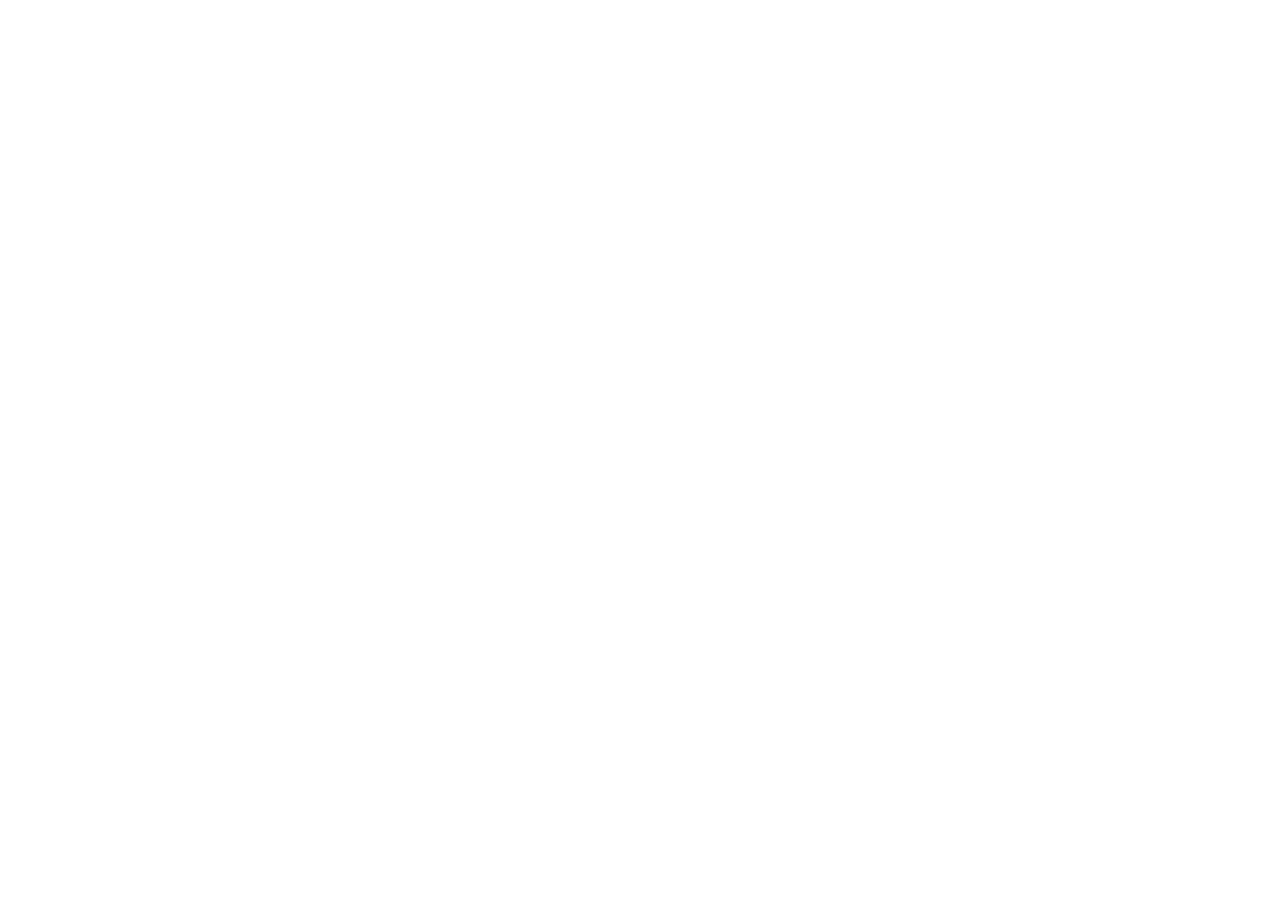
==== expandingCards/index.html @ 756e9d5e "add expanding cards project" ====
<!DOCTYPE html>
<html lang="en">
<head>
    <meta charset="UTF-8">
    <meta http-equiv="X-UA-Compatible" content="IE=edge">
    <meta name="viewport" content="width=device-width, initial-scale=1.0">
    <!-- <link rel="stylesheet" href="https://cdnjs.cloudflare.com/ajax/libs/font-awesome/6.2.0/css/all.min.css" integrity="sha512-xh6O/CkQoPOWDdYTDqeRdPCVd1SpvCA9XXcUnZS2FmJNp1coAFzvtCN9BmamE+4aHK8yyUHUSCcJHgXloTyT2A==" crossorigin="anonymous" referrerpolicy="no-referrer" /> -->
    <link rel="stylesheet" href="style.css">
    <title>Expanding Cards</title>
</head>
<body>
    <div class="container">
        <div class="panel active" style="background-image: url('https://images.unsplash.com/photo-1468276311594-df7cb65d8df6?ixlib=rb-1.2.1&ixid=MnwxMjA3fDB8MHxwaG90by1wYWdlfHx8fGVufDB8fHx8&auto=format&fit=crop&w=1740&q=80')">
            <h3>Shooting Star</h3>
        </div>
        <div class="panel" style="background-image: url('https://images.unsplash.com/photo-1522124624696-7ea32eb9592c?ixlib=rb-1.2.1&ixid=MnwxMjA3fDB8MHxwaG90by1wYWdlfHx8fGVufDB8fHx8&auto=format&fit=crop&w=1738&q=80')">
            <h3>Icy Mountains</h3>
        </div>
        <div class="panel" style="background-image: url('https://images.unsplash.com/photo-1537819191377-d3305ffddce4?ixlib=rb-1.2.1&ixid=MnwxMjA3fDB8MHxwaG90by1wYWdlfHx8fGVufDB8fHx8&auto=format&fit=crop&w=1642&q=80')">
            <h3>Plateus</h3>
        </div>
        <div class="panel" style="background-image: url('https://images.unsplash.com/photo-1506404523803-9f9fa45e066e?ixlib=rb-1.2.1&ixid=MnwxMjA3fDB8MHxwaG90by1wYWdlfHx8fGVufDB8fHx8&auto=format&fit=crop&w=1740&q=80')">
            <h3>Through the Trees</h3>
        </div>
        <div class="panel" style="background-image: url('https://images.unsplash.com/photo-1586712762548-9fa10a195532?ixlib=rb-1.2.1&ixid=MnwxMjA3fDB8MHxwaG90by1wYWdlfHx8fGVufDB8fHx8&auto=format&fit=crop&w=1548&q=80')">
            <h3>Lighthouse</h3>
        </div>
    </div>
    <script src="script.js"></script>
</body>
</html>
---- expandingCards/style.css ----
@import url('https://fonts.googleapis.com/css?family=Muli&display=swap');

* {
    box-sizing: border-box;
}

body {
    font-family: 'Muli', sans-serif;
    display: flex;
    align-items: center;
    justify-content: center;
    height: 100vh;
    overflow: hidden;
    margin: 0;
}

.container {
    display: flex;
    width: 90vw;
}

.panel {
    background-size: cover 100%;
    background-position: center;
    background-repeat: no-repeat;
    height: 80vh;
    border-radius: 50px;
    color: #ffff;
    cursor: pointer;
    flex: 0.5;
    margin: 10px;
    position: relative;
    transition: flex 0.7s ease-in;
}

.panel h3 {
    font-size: 24px;
    position: absolute;
    bottom: 20px;
    left: 20px;
    margin: 0;
    opacity: 0;
}

.panel.active {
    flex: 5;
}

.panel.active h3 {
    opacity: 1;
    transition: opacity 0.3s ease-in 0.4s;

}

@media (max-width: 560px) {
    .container {
        width: 100vw;
    }

    .panel:nth-of-type(4), 
    .panel:nth-of-type(5) {
        display: none;
    } 
}
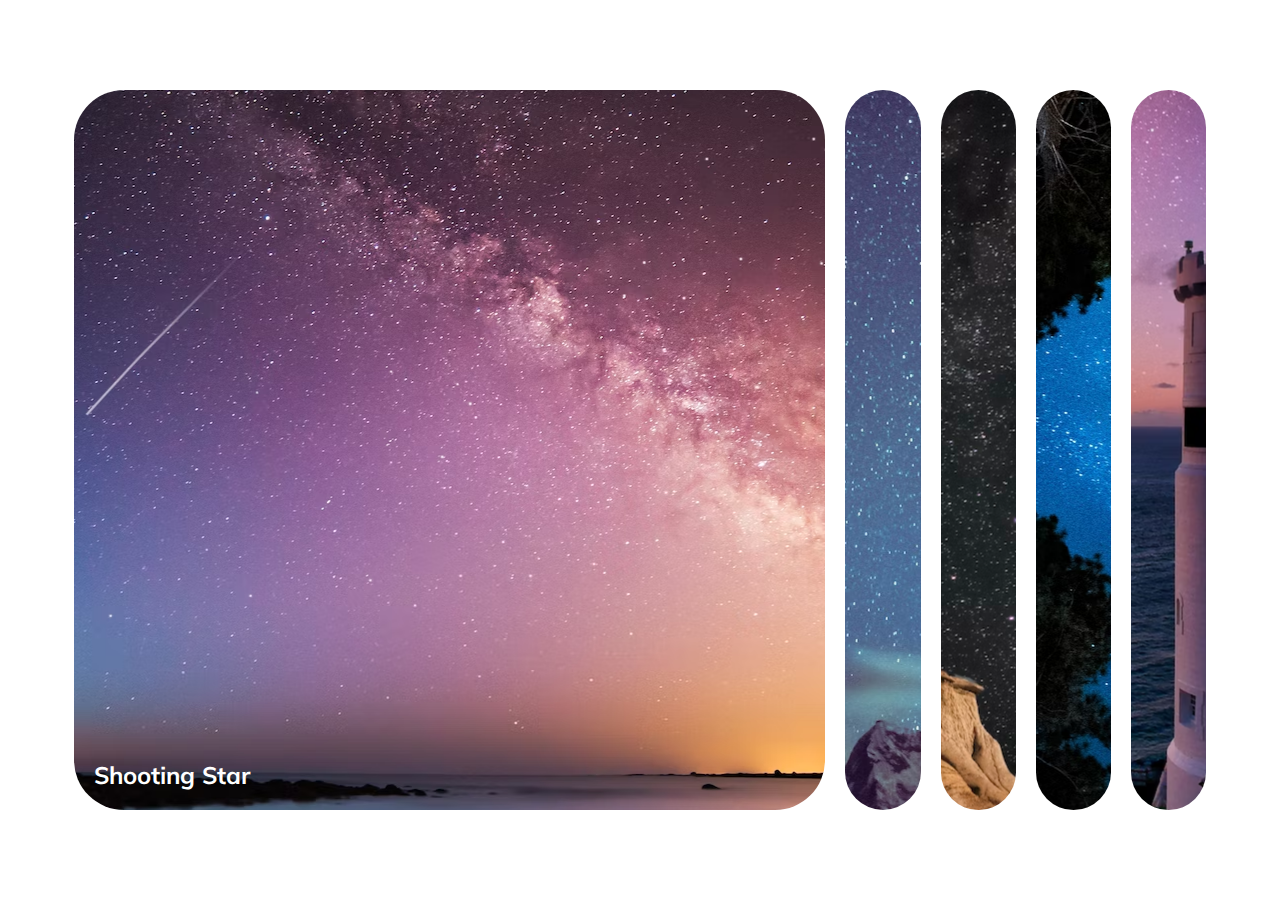
==== commit ec11f075: "add images locally" ====
--- a/expandingCards/index.html
+++ b/expandingCards/index.html
@@ -10,19 +10,19 @@
 </head>
 <body>
     <div class="container">
-        <div class="panel active" style="background-image: url('https://images.unsplash.com/photo-1468276311594-df7cb65d8df6?ixlib=rb-1.2.1&ixid=MnwxMjA3fDB8MHxwaG90by1wYWdlfHx8fGVufDB8fHx8&auto=format&fit=crop&w=1740&q=80')">
+        <div class="panel active" style="background-image: url('assets/images/shootingStar.jpg')">
             <h3>Shooting Star</h3>
         </div>
-        <div class="panel" style="background-image: url('https://images.unsplash.com/photo-1522124624696-7ea32eb9592c?ixlib=rb-1.2.1&ixid=MnwxMjA3fDB8MHxwaG90by1wYWdlfHx8fGVufDB8fHx8&auto=format&fit=crop&w=1738&q=80')">
+        <div class="panel" style="background-image: url('assets/images/icyMountain.jpg')">
             <h3>Icy Mountains</h3>
         </div>
-        <div class="panel" style="background-image: url('https://images.unsplash.com/photo-1537819191377-d3305ffddce4?ixlib=rb-1.2.1&ixid=MnwxMjA3fDB8MHxwaG90by1wYWdlfHx8fGVufDB8fHx8&auto=format&fit=crop&w=1642&q=80')">
-            <h3>Plateus</h3>
+        <div class="panel" style="background-image: url('assets/images/plateaus.jpg')">
+            <h3>Plateaus</h3>
         </div>
-        <div class="panel" style="background-image: url('https://images.unsplash.com/photo-1506404523803-9f9fa45e066e?ixlib=rb-1.2.1&ixid=MnwxMjA3fDB8MHxwaG90by1wYWdlfHx8fGVufDB8fHx8&auto=format&fit=crop&w=1740&q=80')">
+        <div class="panel" style="background-image: url('assets/images/throughTheTrees.jpg')">
             <h3>Through the Trees</h3>
         </div>
-        <div class="panel" style="background-image: url('https://images.unsplash.com/photo-1586712762548-9fa10a195532?ixlib=rb-1.2.1&ixid=MnwxMjA3fDB8MHxwaG90by1wYWdlfHx8fGVufDB8fHx8&auto=format&fit=crop&w=1548&q=80')">
+        <div class="panel" style="background-image: url('assets/images/lighthouse.jpg')">
             <h3>Lighthouse</h3>
         </div>
     </div>
